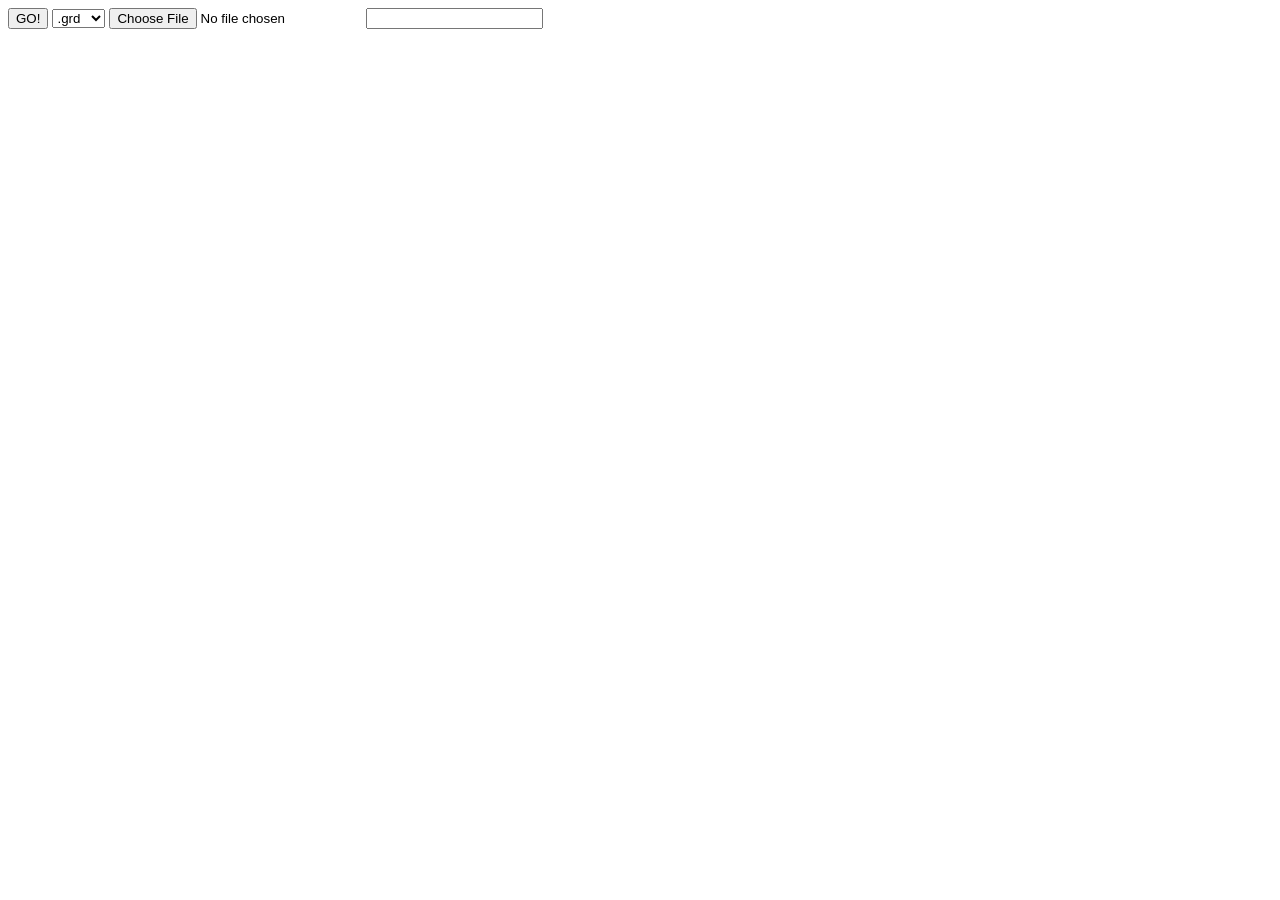
==== index.html @ 3e995f12 "First commit" ====
<html lang="en">
<head>
    <meta charset="UTF-8">
    <meta name="viewport" content="width=device-width, initial-scale=1.0">
    <title>FileCreator</title>
    <script type="module" src="main.js"></script>
</head>
<body>
    <button id="startButton">GO!</button>
    <select id="fileExtensionSelect">
        <option value="grd">.grd</option>
        <option value="grde">.grde</option>
    </select>
    <input id="fileInput" type="file" accept=".grd, .grde">
    <input type="text" id="filePasswordInput">
</body>
</html>
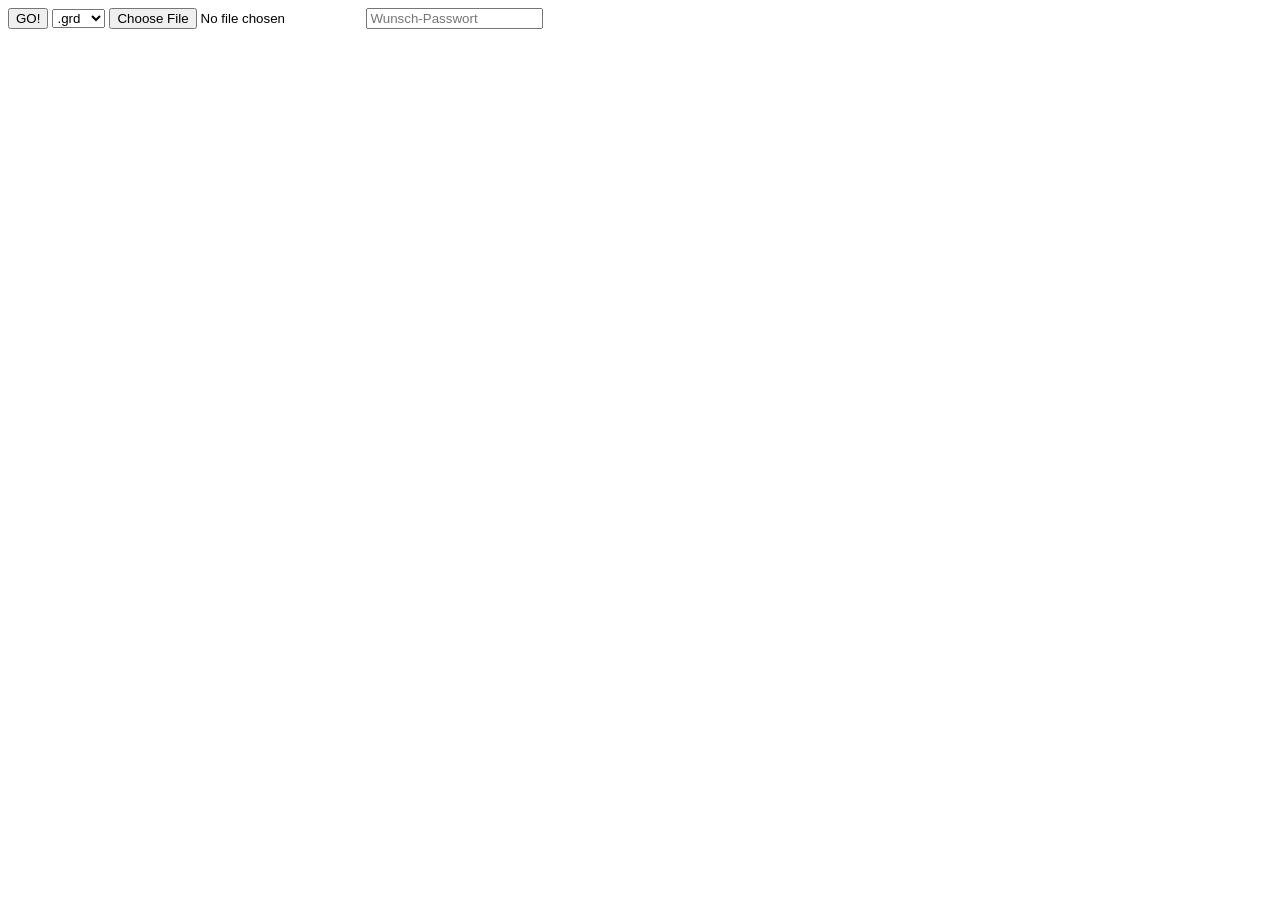
==== commit 6b3a8278: "Added span" ====
--- a/index.html
+++ b/index.html
@@ -12,6 +12,8 @@
         <option value="grde">.grde</option>
     </select>
     <input id="fileInput" type="file" accept=".grd, .grde">
-    <input type="text" id="filePasswordInput">
+    <input type="text" id="filePasswordInput" placeholder="Wunsch-Passwort">
+    <span id="recoveryKey"></span>
+    <span id="resultContent"></span>
 </body>
 </html>
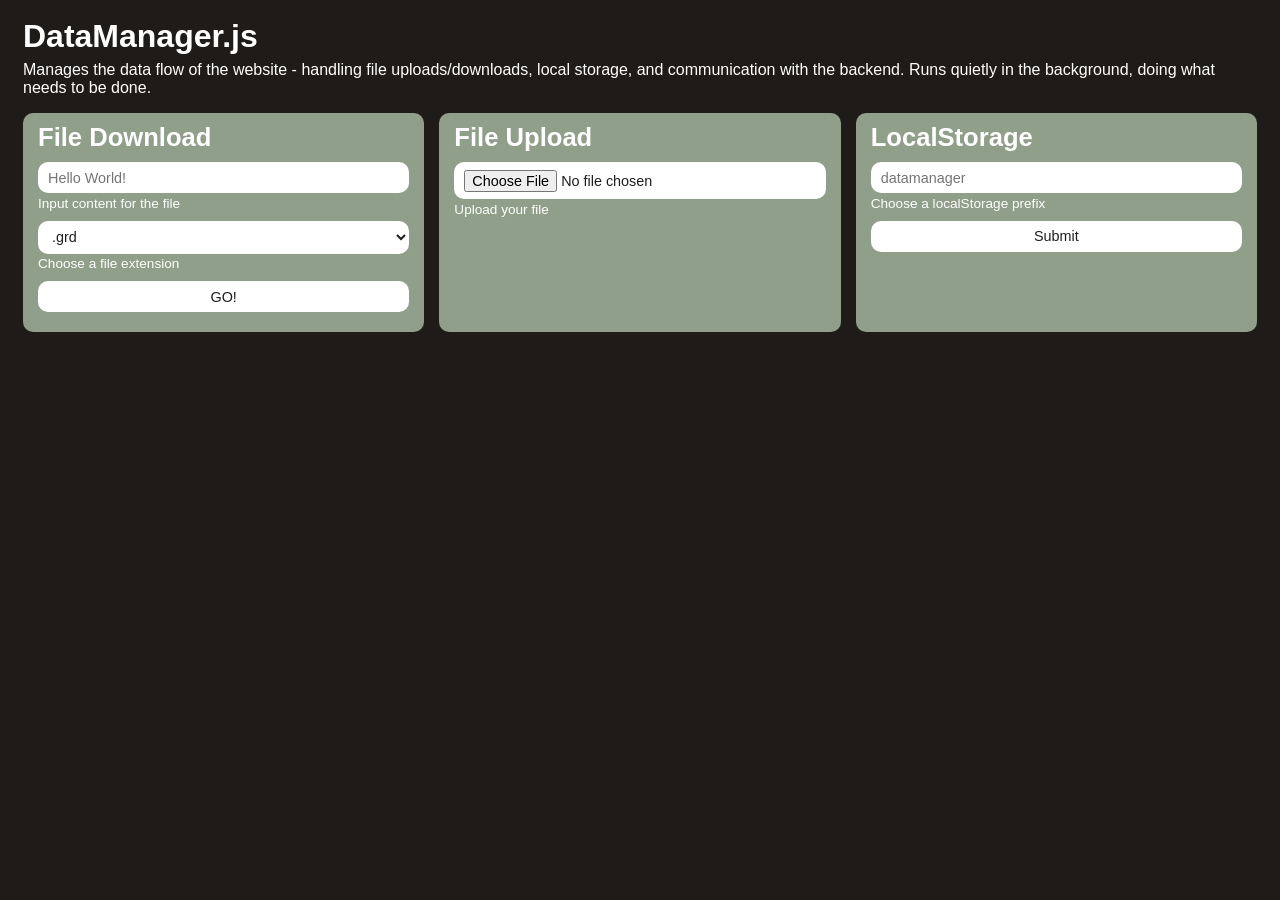
==== commit 38b4b328: "Added UI" ====
--- a/index.html
+++ b/index.html
@@ -2,18 +2,56 @@
 <head>
     <meta charset="UTF-8">
     <meta name="viewport" content="width=device-width, initial-scale=1.0">
-    <title>FileCreator</title>
+    <title>DataManager.js</title>
     <script type="module" src="main.js"></script>
+    <link rel="stylesheet" href="style.css">
 </head>
 <body>
-    <button id="startButton">GO!</button>
-    <select id="fileExtensionSelect">
-        <option value="grd">.grd</option>
-        <option value="grde">.grde</option>
-    </select>
-    <input id="fileInput" type="file" accept=".grd, .grde">
-    <input type="text" id="filePasswordInput" placeholder="Wunsch-Passwort">
-    <span id="recoveryKey"></span>
-    <span id="resultContent"></span>
+    <h1>DataManager.js</h1>
+    <p>Manages the data flow of the website - handling file uploads/downloads, local storage, and communication with the backend. Runs quietly in the background, doing what needs to be done.</p>
+    <div class="sectionWrapper">
+        <section>
+            <h1>File Download</h1>
+            <div>
+                <input id="fileContent" type="text" placeholder="Hello World!">
+                <label for="fileContent">Input content for the file</label>
+                <select id="fileExtensionSelect">
+                    <option value="grd">.grd</option>
+                    <option value="grde">.grde</option>
+                </select>
+                <label for="fileExtensionSelect">Choose a file extension</label>
+                <input type="text" id="filePasswordInput" placeholder="password" class="encryptedFile">
+                <label for="filePasswordInput" class="encryptedFile">Choose a password to lock the file</label>
+                <div class="encryptedFile box">
+                    <span id="recoveryKey" class="encryptedFile"></span>
+                    <button id="copyRecoveryKey">Copy</button>
+                </div>
+                <label for="copyRecoveryKey" class="encryptedFile">Your Recovery Code</label>
+                <button id="startButton">GO!</button>
+            </div>
+        </section>
+        <section>
+            <h1>File Upload</h1>
+                <div>
+                <input id="fileInput" type="file" accept=".grd, .grde">
+                <label for="fileInput">Upload your file</label>
+                <input id="fileAccessKey" class="fileAccess" type="text" placeholder="password">
+                <label for="fileAccessKey" class="fileAccess">Enter the password for this file</label>
+                <button id="submitUpload" class="fileAccess">Submit</button>
+                <span id="resultContent"></span>
+            </div>
+        </section>
+        <section>
+            <h1>LocalStorage</h1>
+            <div>
+                <input type="text" id="localStoragePrefix" placeholder="datamanager" list="localStorageKeys">
+                <label for="localStoragePrefix">Choose a localStorage prefix</label>
+                <datalist id="localStorageKeys">
+                    <option value="datamanager"></option>
+                </datalist>
+                <button id="submitStorage">Submit</button>
+            </div>
+        </section>
+    </div>
 </body>
 </html>
--- a/style.css
+++ b/style.css
@@ -0,0 +1,83 @@
+:root {
+    --base-color: #8f9f89;
+    --encryptedFileDisplay: none;
+    --fileAccessDisplay: none;
+}
+body {
+    background: #1E1B18;
+    font-family: Arial, Helvetica, sans-serif;
+    color: #fff;
+    padding: 10px 15px;
+}
+
+h1 {
+    font-size: 2rem;
+    margin-bottom: -10px;
+}
+
+.sectionWrapper {
+    display: grid;
+    grid-template-columns: repeat(auto-fit, minmax(300px, 1fr));
+    gap: 15px;
+    margin: 10px 0;
+}
+
+section {
+    background: var(--base-color);
+    border-radius: 10px;
+    padding: 10px 15px 20px;
+}
+
+section h1 {
+    font-size: 1.6rem;
+    margin: 0 0 10px;
+}
+
+section > div {
+    display: flex;
+    flex-flow: column;
+    justify-content: center;
+    gap: 10px;
+}
+
+input, button, select {
+    background: #fff;
+    border-radius: 10px;
+    border: none;
+    color: #1e1e1e;
+    padding: 7.5px 10px;
+    font-size: 0.9rem;
+}
+
+button:hover {
+    box-shadow: inset 0 0 3px 0 #000;
+}
+
+label {
+    font-size: 0.85rem;
+    margin: -7.5px 0 0 0;
+}
+
+.encryptedFile {
+    display: var(--encryptedFileDisplay);
+}
+
+.encryptedFile.box {
+    background: #fff;
+    border-radius: 10px;
+    color: #1e1e1e;
+    font-size: 0.9rem;
+    padding: 0 0 0 10px;
+    justify-content: space-between;
+    align-items: center;
+}
+
+.encryptedFile.box button {
+    cursor: pointer;
+    border-left: solid 1px #1e1e1e;
+    border-radius: 0 10px 10px 0;
+}
+
+.fileAccess {
+    display: var(--fileAccessDisplay);
+}
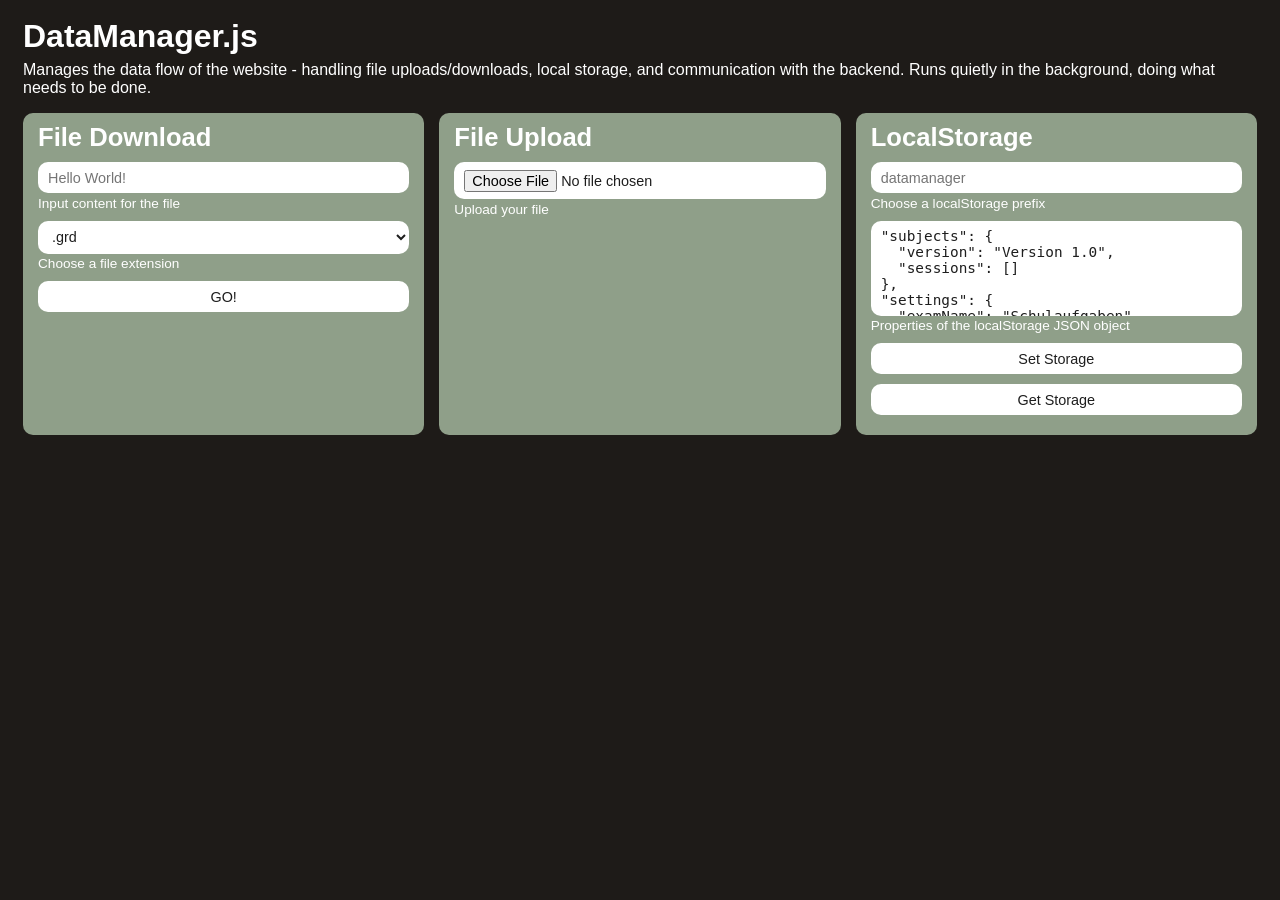
==== commit 018f8984: "Added localStorage demo" ====
--- a/index.html
+++ b/index.html
@@ -49,7 +49,12 @@
                 <datalist id="localStorageKeys">
                     <option value="datamanager"></option>
                 </datalist>
-                <button id="submitStorage">Submit</button>
+                <textarea id="localStorageContent" rows="5" placeholder='"property1": "Hello",
+"property2": "World",
+"punctuation": "!"'></textarea>
+                <label for="localStorageContent">Properties of the localStorage JSON object</label>
+                <button id="setStorage">Set Storage</button>
+                <button id="getStorage">Get Storage</button>
             </div>
         </section>
     </div>
--- a/style.css
+++ b/style.css
@@ -40,13 +40,22 @@
     gap: 10px;
 }
 
-input, button, select {
+input, button, select, textarea {
     background: #fff;
     border-radius: 10px;
     border: none;
     color: #1e1e1e;
     padding: 7.5px 10px;
     font-size: 0.9rem;
+}
+
+textarea {
+    resize: none;
+    height: fit-content;
+}
+
+textArea:invalid {
+    border: solid 2px #f00;
 }
 
 button:hover {
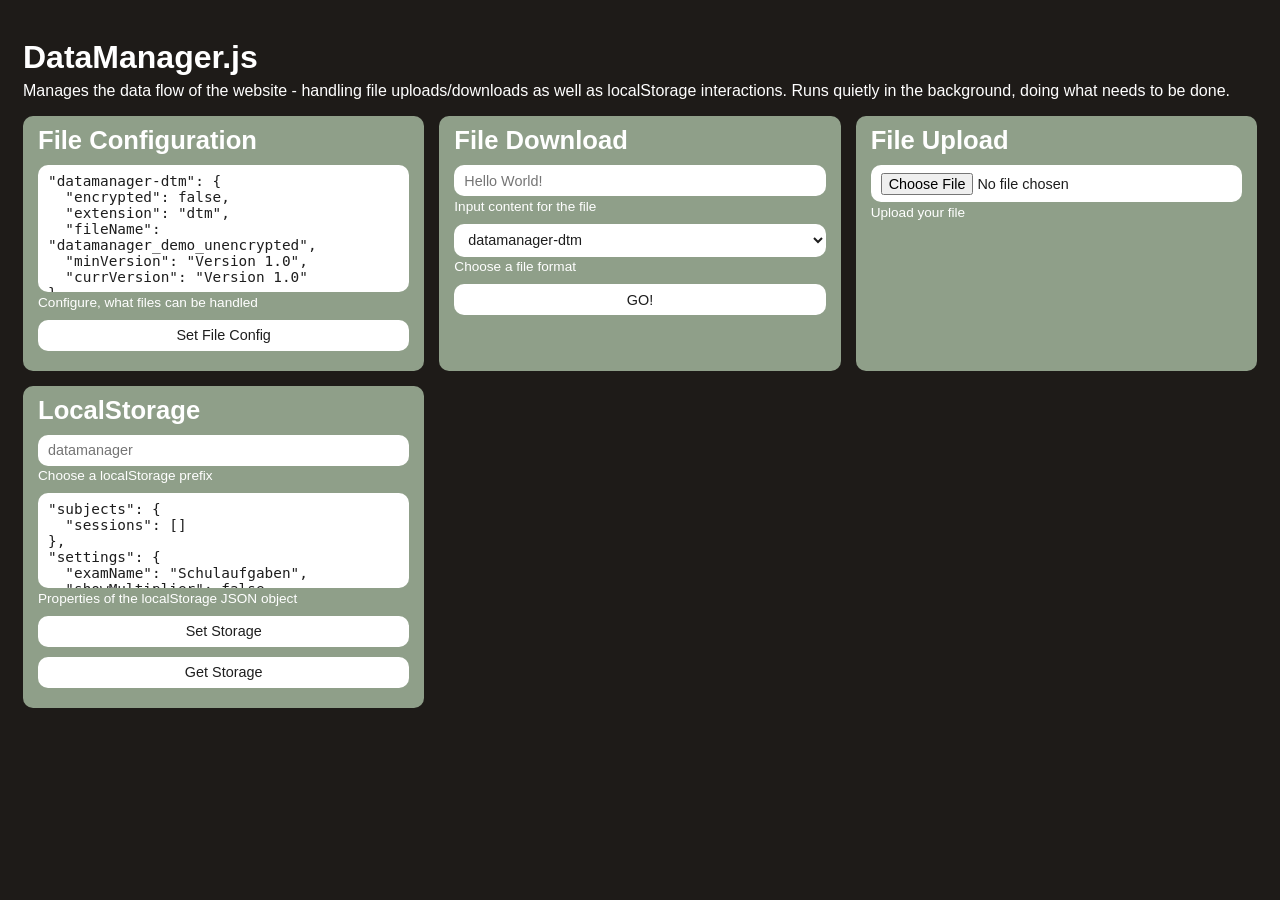
==== commit 9dbbf517: "Transferred to DataManager.file" ====
--- a/index.html
+++ b/index.html
@@ -1,3 +1,4 @@
+<!DOCTYPE html>
 <html lang="en">
 <head>
     <meta charset="UTF-8">
@@ -5,21 +6,58 @@
     <title>DataManager.js</title>
     <script type="module" src="main.js"></script>
     <link rel="stylesheet" href="style.css">
+
+    <meta name="description" content="DataManager.js is a powerful JavaScript Module that manages file uploads, downloads, encryption and local storage interactions seamlessly for your web projects.">
+    <script type="application/ld+json">
+        {
+          "@context": "https://schema.org",
+          "@type": "SoftwareApplication",
+          "name": "DataManager.js",
+          "url": "https://github.com/jvdesignbavaria/datamanager.js",  
+          "description": "A JavaScript module that manages file uploads, downloads, encryption, and local storage interactions",
+          "applicationCategory": "DeveloperTool",
+          "operatingSystem": "Web",
+          "programmingLanguage": "JavaScript",
+          "author": {
+            "@type": "Person",
+            "name": "Your Name",
+            "url": "https://jvdesign.is-a.dev"
+          }
+        }
+    </script>        
 </head>
 <body>
     <h1>DataManager.js</h1>
-    <p>Manages the data flow of the website - handling file uploads/downloads, local storage, and communication with the backend. Runs quietly in the background, doing what needs to be done.</p>
+    <p>Manages the data flow of the website - handling file uploads/downloads as well as localStorage interactions. Runs quietly in the background, doing what needs to be done.</p>
     <div class="sectionWrapper">
+        <section>
+            <h1>File Configuration</h1>
+            <div>
+                <textarea id="fileConfig" rows="7" placeholder='"datamanager-dtm": {
+    "extension": "dtm", 
+    "encrypted": false, 
+    "minVersion": "Version 1.0", 
+    "currVersion": "Version 1.1", 
+    "fileName": "datamanager-demo"
+},
+"datamanager-dtme": {
+    "extension": "dtme", 
+    "encrypted": true, 
+    "minVersion": "Version 1.0", 
+    "currVersion": "Version 1.1", 
+    "fileName": "datamanager-demo"
+}'></textarea>
+                <label for="fileConfig">Configure, what files can be handled</label>
+                <button id="setFileConfig">Set File Config</button>
+            </div>
+        </section>
         <section>
             <h1>File Download</h1>
             <div>
                 <input id="fileContent" type="text" placeholder="Hello World!">
                 <label for="fileContent">Input content for the file</label>
-                <select id="fileExtensionSelect">
-                    <option value="grd">.grd</option>
-                    <option value="grde">.grde</option>
-                </select>
-                <label for="fileExtensionSelect">Choose a file extension</label>
+                <select id="fileFormatInput"></select>
+                <label for="fileFormatInput">Choose a file format</label>
                 <input type="text" id="filePasswordInput" placeholder="password" class="encryptedFile">
                 <label for="filePasswordInput" class="encryptedFile">Choose a password to lock the file</label>
                 <div class="encryptedFile box">
@@ -27,13 +65,13 @@
                     <button id="copyRecoveryKey">Copy</button>
                 </div>
                 <label for="copyRecoveryKey" class="encryptedFile">Your Recovery Code</label>
-                <button id="startButton">GO!</button>
+                <button id="downloadButton">GO!</button>
             </div>
         </section>
         <section>
             <h1>File Upload</h1>
                 <div>
-                <input id="fileInput" type="file" accept=".grd, .grde">
+                <input id="fileInput" type="file">
                 <label for="fileInput">Upload your file</label>
                 <input id="fileAccessKey" class="fileAccess" type="text" placeholder="password">
                 <label for="fileAccessKey" class="fileAccess">Enter the password for this file</label>
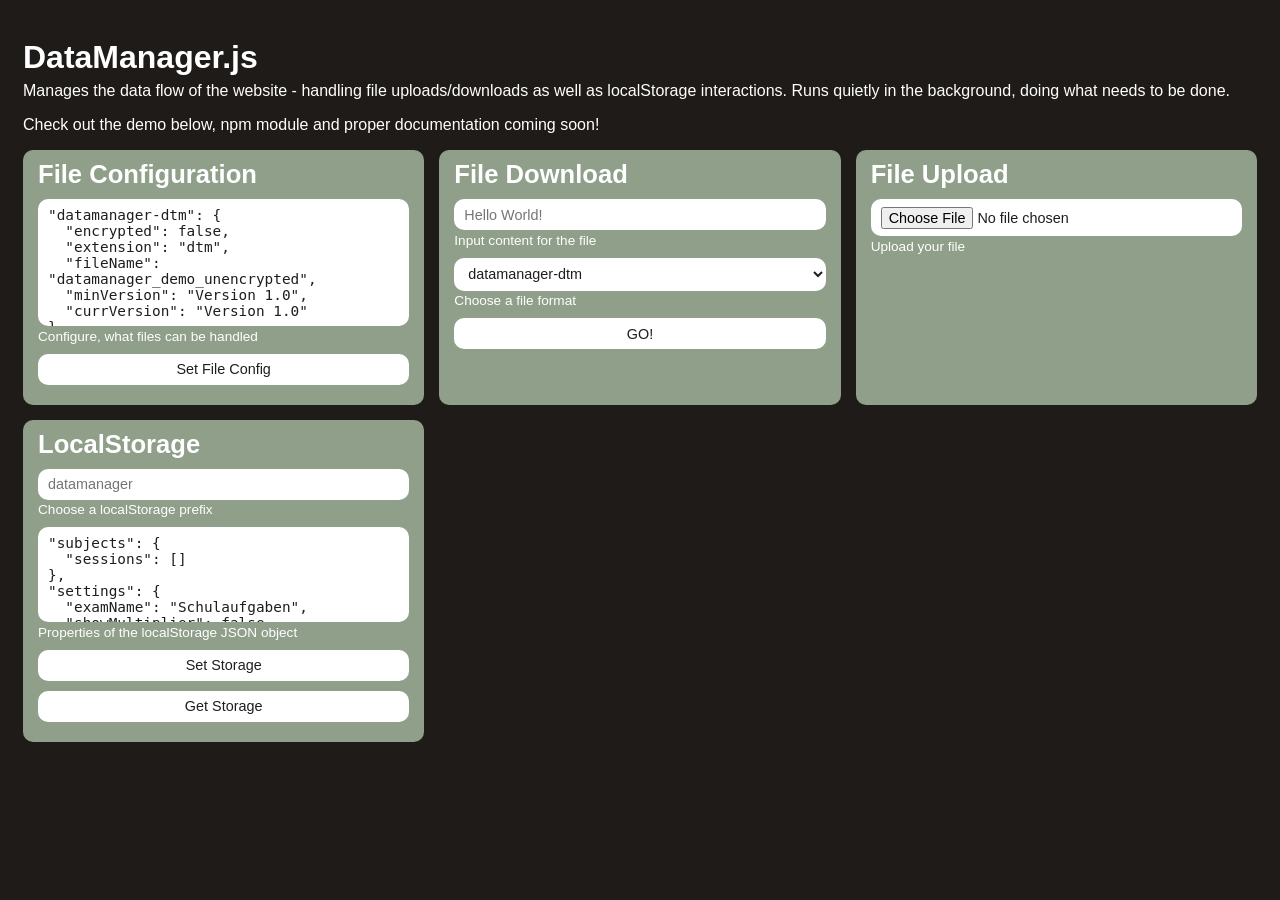
==== commit 755696ea: "Google Property Authentication" ====
--- a/index.html
+++ b/index.html
@@ -7,6 +7,7 @@
     <script type="module" src="main.js"></script>
     <link rel="stylesheet" href="style.css">
 
+    <meta name="google-site-verification" content="gM0EuCgi_aTqr9QElaj_Ym2k03W4z0cAWVrHn9uUgzM" />
     <meta name="description" content="DataManager.js is a powerful JavaScript Module that manages file uploads, downloads, encryption and local storage interactions seamlessly for your web projects.">
     <script type="application/ld+json">
         {
@@ -19,8 +20,8 @@
           "operatingSystem": "Web",
           "programmingLanguage": "JavaScript",
           "author": {
-            "@type": "Person",
-            "name": "Your Name",
+            "@type": "Organization",
+            "name": "JVDesign",
             "url": "https://jvdesign.is-a.dev"
           }
         }
@@ -29,6 +30,7 @@
 <body>
     <h1>DataManager.js</h1>
     <p>Manages the data flow of the website - handling file uploads/downloads as well as localStorage interactions. Runs quietly in the background, doing what needs to be done.</p>
+    <p>Check out the demo below, npm module and proper documentation coming soon!</p>
     <div class="sectionWrapper">
         <section>
             <h1>File Configuration</h1>
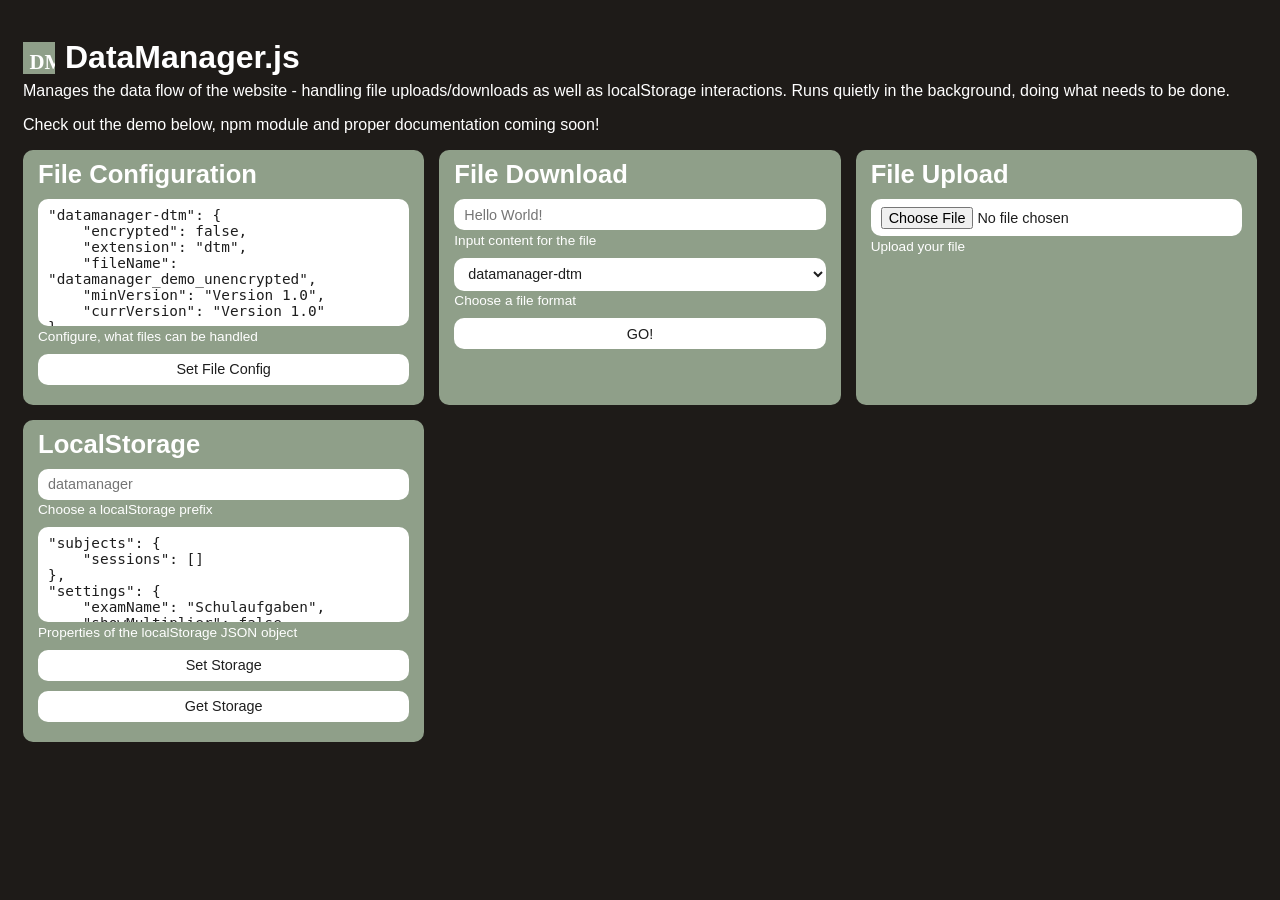
==== commit a4361271: "Added logo" ====
--- a/index.html
+++ b/index.html
@@ -28,9 +28,17 @@
     </script>        
 </head>
 <body>
-    <h1>DataManager.js</h1>
-    <p>Manages the data flow of the website - handling file uploads/downloads as well as localStorage interactions. Runs quietly in the background, doing what needs to be done.</p>
-    <p>Check out the demo below, npm module and proper documentation coming soon!</p>
+    <div class="top">
+        <div class="heading">
+            <svg class="logo" viewBox="0 0 20 20">
+                <rect style="fill:#8f9f89" width="20" height="20"/>
+                <text style="font-weight:bold;font-stretch:condensed;font-size:13px;font-family:'Gill Sans Nova';fill:#fff" x="4" y="17">DM</text>
+            </svg>
+            <h1>DataManager.js</h1>
+        </div>
+        <p>Manages the data flow of the website - handling file uploads/downloads as well as localStorage interactions. Runs quietly in the background, doing what needs to be done.</p>
+        <p>Check out the demo below, npm module and proper documentation coming soon!</p>
+    </div>
     <div class="sectionWrapper">
         <section>
             <h1>File Configuration</h1>
--- a/style.css
+++ b/style.css
@@ -8,6 +8,23 @@
     font-family: Arial, Helvetica, sans-serif;
     color: #fff;
     padding: 10px 15px;
+}
+
+.heading {
+    display: flex;
+    justify-content: flex-start;
+    align-items: center;
+    gap: 10px;
+    margin: 21px 0 -10px;
+}
+
+.logo {
+    height: 2rem;
+    aspect-ratio: 1;
+}
+
+.heading > h1 {
+    margin: 0;
 }
 
 h1 {
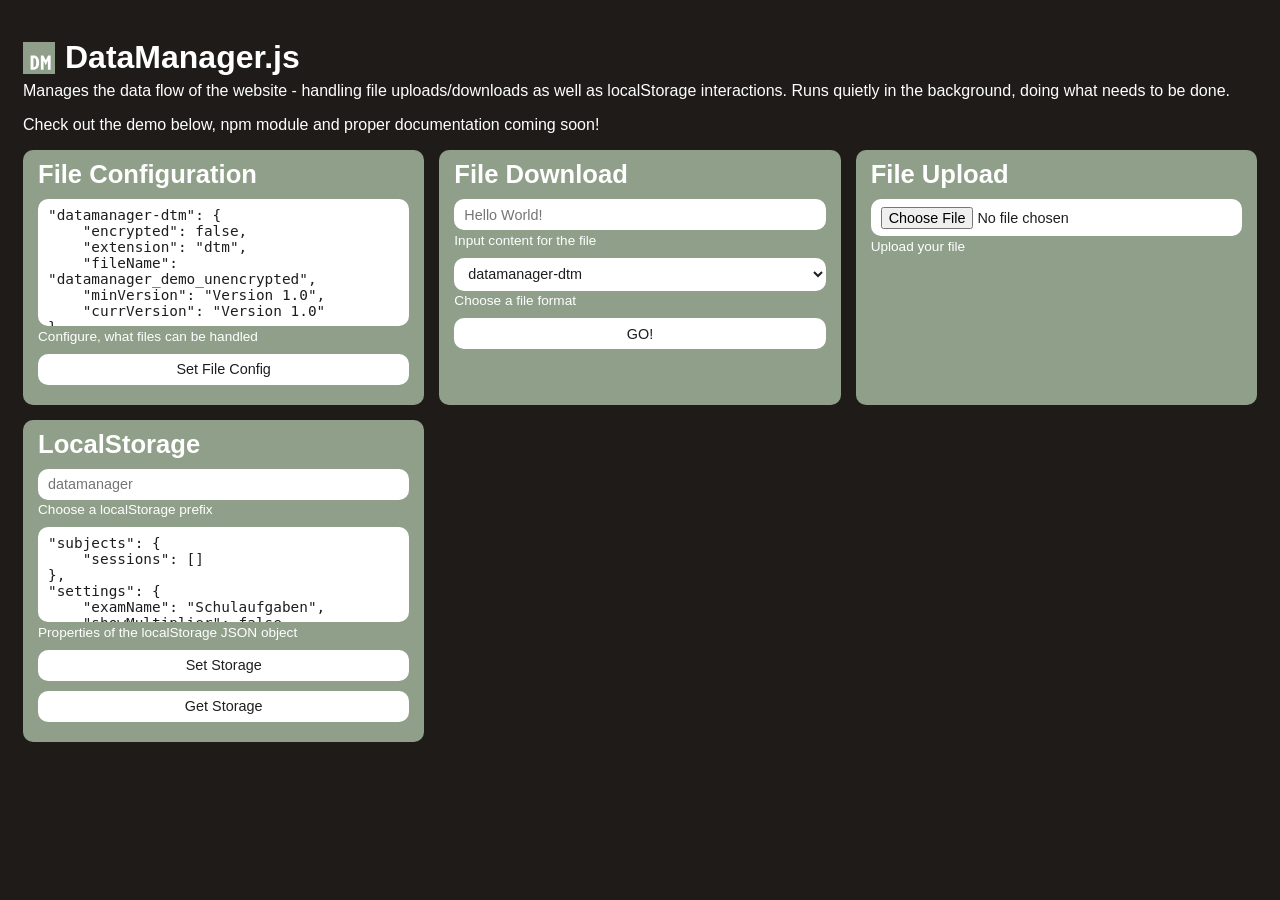
==== commit 9d3453bb: "Updated favicon" ====
--- a/index.html
+++ b/index.html
@@ -7,7 +7,11 @@
     <script type="module" src="main.js"></script>
     <link rel="stylesheet" href="style.css">
 
+    <link rel="icon" href="/favicon.ico" sizes="any">
+    <link rel="icon" href="/logo.svg" type="image/svg+xml">
+
     <meta name="google-site-verification" content="gM0EuCgi_aTqr9QElaj_Ym2k03W4z0cAWVrHn9uUgzM" />
+    <meta property="og:site_name" content="DataManager.js">
     <meta name="description" content="DataManager.js is a powerful JavaScript Module that manages file uploads, downloads, encryption and local storage interactions seamlessly for your web projects.">
     <script type="application/ld+json">
         {
@@ -31,8 +35,8 @@
     <div class="top">
         <div class="heading">
             <svg class="logo" viewBox="0 0 20 20">
-                <rect style="fill:#8f9f89" width="20" height="20"/>
-                <text style="font-weight:bold;font-stretch:condensed;font-size:13px;font-family:'Gill Sans Nova';fill:#fff" x="4" y="17">DM</text>
+                <rect style="fill:#ffffff" width="20" height="20" x="0" y="0" />
+                <path style="fill:#8f9f89" d="M 0,0 V 20 H 20 V 0 Z m 4.7528076,8.5098267 h 1.9137573 c 1.1094084,0 1.9521135,0.366929 2.5281525,1.1008453 0.576039,0.733916 0.8640286,1.813515 0.8640286,3.238678 0,1.450765 -0.2922731,2.549486 -0.876846,3.296204 -0.5845729,0.746717 -1.3803124,1.120071 -2.3873138,1.120071 H 4.7528076 Z m 6.4068604,0 h 1.593704 l 1.459274,2.9634093 1.452942,-2.9634093 h 1.600113 v 8.7557983 h -1.715316 v -5.530014 h -0.02564 l -1.248093,2.566605 h -0.128021 l -1.260834,-2.566605 h -0.02564 v 5.530014 H 11.159668 Z M 6.532135,10.001144 v 5.773163 h 0.1216126 c 0.5504372,0 0.9515577,-0.213334 1.2033081,-0.64003 0.2517503,-0.430962 0.3775787,-1.171245 0.3775787,-2.220916 0,-1.002735 -0.1130542,-1.738811 -0.3392029,-2.208176 C 7.6692829,10.23582 7.2724459,10.001144 6.7049408,10.001144 Z" />
             </svg>
             <h1>DataManager.js</h1>
         </div>
